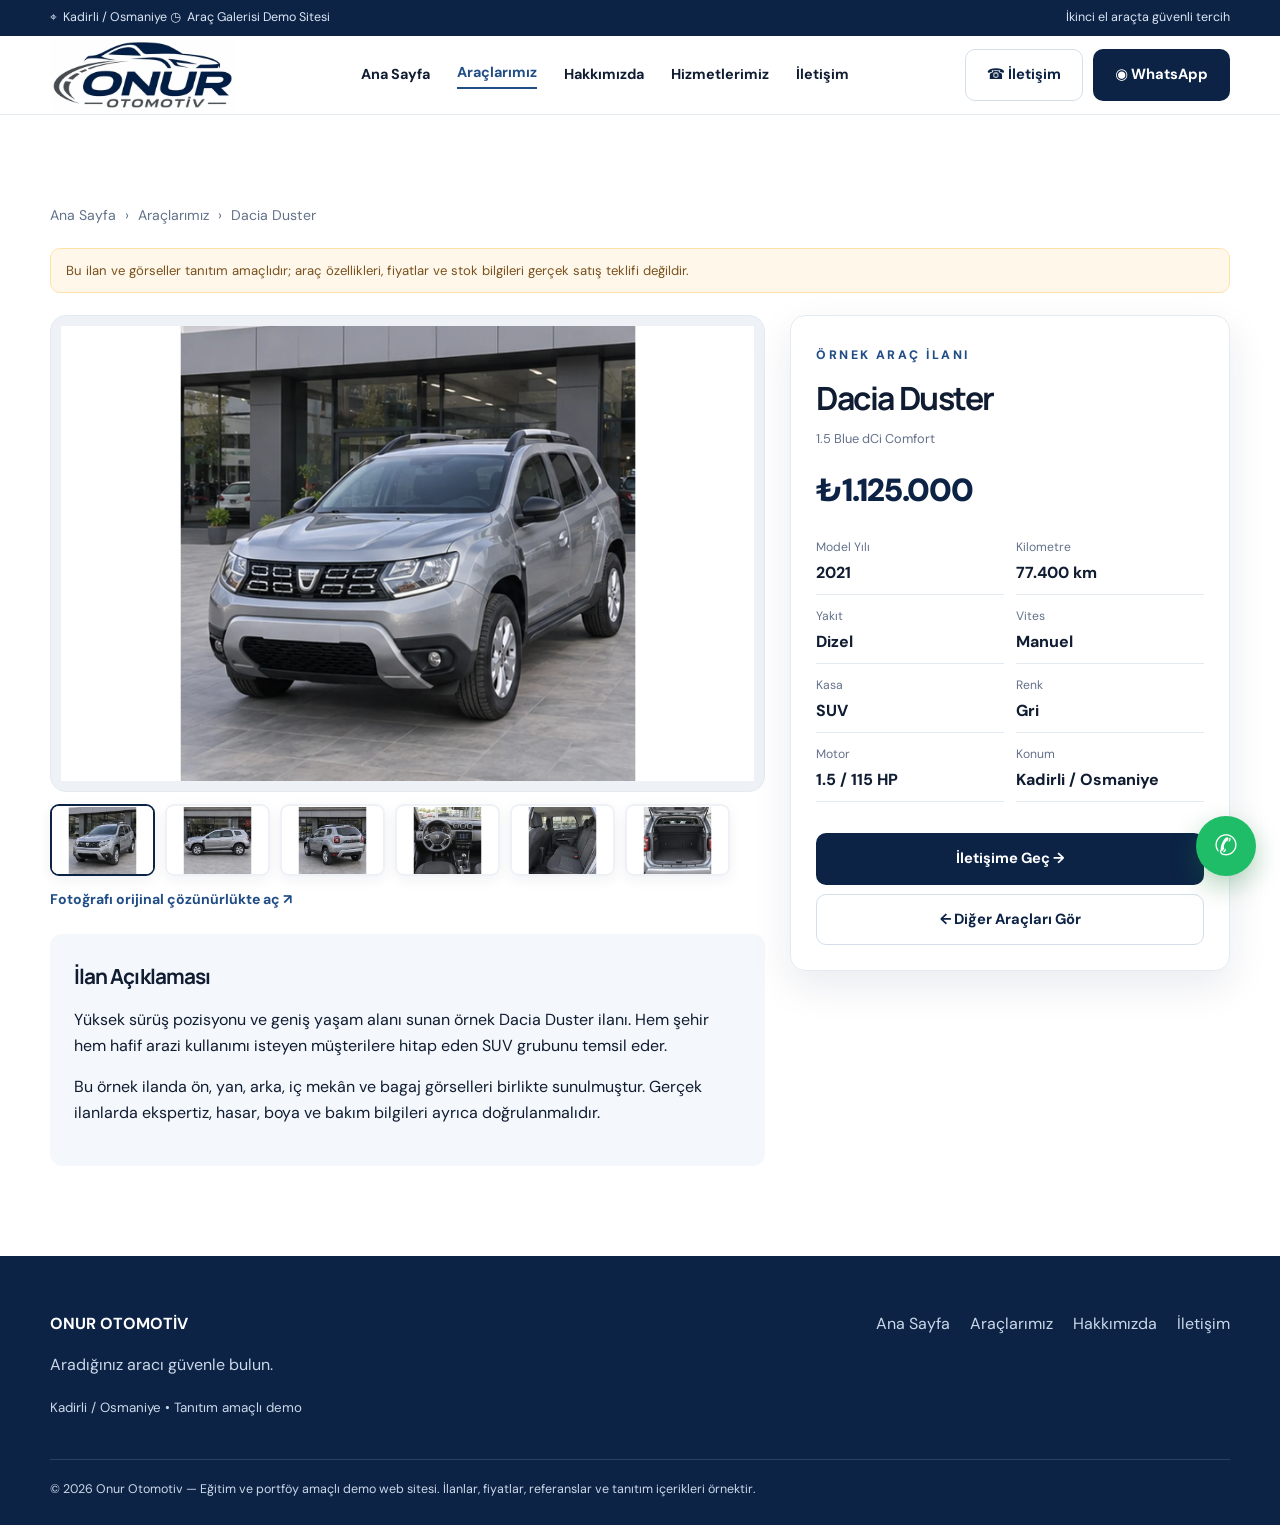
==== onur-otomotiv/arac-dacia-duster-2021.html @ 935caffd "Initial commit - Onur Otomotiv website" ====
<!doctype html>
<!DOCTYPE html>
<html lang="tr"><head><title>2021 Dacia Duster 1.5 Blue dCi Comfort | Onur Otomotiv</title><meta content="2021 Dacia Duster 1.5 Blue dCi Comfort, 77.400 km, Dizel, Manuel. Onur Otomotiv Kadirli örnek araç ilanı." name="description"/><meta charset="utf-8"/><meta content="width=device-width,initial-scale=1" name="viewport"/><meta content="#0c2346" name="theme-color"/><meta content="light" name="color-scheme"/><meta content="noindex,follow" name="robots"/><link href="assets/favicon.svg" rel="icon" type="image/svg+xml"/><link href="https://fonts.googleapis.com" rel="preconnect"/><link crossorigin="" href="https://fonts.gstatic.com" rel="preconnect"/><link href="style.css" rel="stylesheet"/></head><body><div class="topbar"><div class="container topbar-inner"><span>⌖  Kadirli / Osmaniye <span>◷  Araç Galerisi Demo Sitesi</span></span><span>İkinci el araçta güvenli tercih</span></div></div>
<header class="header"><div class="container nav"><a aria-label="Onur Otomotiv ana sayfa" class="brand" href="index.html"><img alt="Onur Otomotiv logosu" height="72" src="assets/onur-logo.webp" width="185"/></a><nav aria-label="Ana menü" class="links" id="main-links"><a data-page="index" href="index.html">Ana Sayfa</a><a class="active" data-page="araclar" href="araclar.html">Araçlarımız</a><a href="index.html#hakkimizda">Hakkımızda</a><a href="index.html#hizmetler">Hizmetlerimiz</a><a data-page="iletisim" href="iletisim.html">İletişim</a></nav><div class="nav-actions"><a class="btn btn-outline" data-phone="" href="iletisim.html">☎ İletişim</a><a class="btn btn-primary" data-whatsapp="" href="iletisim.html">◉ WhatsApp</a></div><button aria-controls="main-links" aria-expanded="false" aria-label="Menüyü aç" class="menu-btn" id="menu-toggle" type="button">☰</button></div></header><main><section class="section"><div class="container" data-car-id="dacia-duster-2021" id="detail-root"><nav aria-label="Sayfa yolu" class="breadcrumbs"><a href="index.html">Ana Sayfa</a><span>›</span><a href="araclar.html">Araçlarımız</a><span>›</span><span aria-current="page">Dacia Duster</span></nav>
<div class="demo-notice">Bu ilan ve görseller tanıtım amaçlıdır; araç özellikleri, fiyatlar ve stok bilgileri gerçek satış teklifi değildir.</div>
<div class="detail-grid">
<section aria-label="Dacia Duster araç fotoğrafları" class="detail-gallery">
<div class="main-photo-wrap"><img alt="2021 Dacia Duster 1.5 Blue dCi Comfort ön görünüm" class="main-photo" decoding="async" fetchpriority="high" height="1024" id="big-car-photo" src="assets/cars/dacia-duster-silver-front-1536.webp" width="1536"/></div>
<div aria-label="Fotoğraf seçimi" class="thumbs"><button aria-label="Ön Görünüm" aria-pressed="true" class="current" data-alt="2021 Dacia Duster 1.5 Blue dCi Comfort ön görünüm" data-photo="assets/cars/dacia-duster-silver-front-1536.webp" type="button"><img alt="" height="80" loading="lazy" src="assets/cars/dacia-duster-silver-front-640.webp" width="120"/></button><button aria-label="Yan Görünüm" aria-pressed="false" data-alt="2021 Dacia Duster 1.5 Blue dCi Comfort yan görünüm" data-photo="assets/cars/dacia-duster-silver-side-1536.webp" type="button"><img alt="" height="80" loading="lazy" src="assets/cars/dacia-duster-silver-side-640.webp" width="120"/></button><button aria-label="Arka Görünüm" aria-pressed="false" data-alt="2021 Dacia Duster 1.5 Blue dCi Comfort arka görünüm" data-photo="assets/cars/dacia-duster-silver-rear-1536.webp" type="button"><img alt="" height="80" loading="lazy" src="assets/cars/dacia-duster-silver-rear-640.webp" width="120"/></button><button aria-label="Ön Konsol" aria-pressed="false" data-alt="2021 Dacia Duster 1.5 Blue dCi Comfort ön konsol" data-photo="assets/cars/dacia-duster-silver-cockpit-1536.webp" type="button"><img alt="" height="80" loading="lazy" src="assets/cars/dacia-duster-silver-cockpit-640.webp" width="120"/></button><button aria-label="Arka Koltuk" aria-pressed="false" data-alt="2021 Dacia Duster 1.5 Blue dCi Comfort arka koltuk" data-photo="assets/cars/dacia-duster-silver-rear-seat-1536.webp" type="button"><img alt="" height="80" loading="lazy" src="assets/cars/dacia-duster-silver-rear-seat-640.webp" width="120"/></button><button aria-label="Bagaj" aria-pressed="false" data-alt="2021 Dacia Duster 1.5 Blue dCi Comfort bagaj" data-photo="assets/cars/dacia-duster-silver-trunk-1536.webp" type="button"><img alt="" height="80" loading="lazy" src="assets/cars/dacia-duster-silver-trunk-640.webp" width="120"/></button></div>
<a class="photo-open" href="assets/cars/dacia-duster-silver-front-1536.webp" id="full-photo-link" rel="noopener noreferrer" target="_blank">Fotoğrafı orijinal çözünürlükte aç ↗</a>
<div class="detail-description"><h2>İlan Açıklaması</h2><p>Yüksek sürüş pozisyonu ve geniş yaşam alanı sunan örnek Dacia Duster ilanı. Hem şehir hem hafif arazi kullanımı isteyen müşterilere hitap eden SUV grubunu temsil eder.</p><p>Bu örnek ilanda ön, yan, arka, iç mekân ve bagaj görselleri birlikte sunulmuştur. Gerçek ilanlarda ekspertiz, hasar, boya ve bakım bilgileri doğrulanmalıdır.</p></div>
</section>
<aside class="detail-box"><span class="eyebrow">Örnek Araç İlanı</span><h1>Dacia Duster</h1><p class="trim">1.5 Blue dCi Comfort</p><strong class="price">₺1.125.000</strong>
<dl class="detail-specs"><div><dt>Model Yılı</dt><dd>2021</dd></div><div><dt>Kilometre</dt><dd>77.400 km</dd></div><div><dt>Yakıt</dt><dd>Dizel</dd></div><div><dt>Vites</dt><dd>Manuel</dd></div><div><dt>Kasa</dt><dd>SUV</dd></div><div><dt>Renk</dt><dd>Gri</dd></div><div><dt>Motor</dt><dd>1.5 / 115 HP</dd></div><div><dt>Konum</dt><dd>Kadirli / Osmaniye</dd></div></dl><a class="btn btn-primary" href="iletisim.html">İletişime Geç →</a><a class="btn btn-outline" href="araclar.html">← Diğer Araçları Gör</a>
</aside></div></div></section></main><footer class="footer"><div class="container"><div class="footer-grid"><div><strong>ONUR OTOMOTİV</strong><p>Aradığınız aracı güvenle bulun.</p><small>Kadirli / Osmaniye • Tanıtım amaçlı demo</small></div><nav aria-label="Alt menü" class="footer-links"><a href="index.html">Ana Sayfa</a><a href="araclar.html">Araçlarımız</a><a href="index.html#hakkimizda">Hakkımızda</a><a href="iletisim.html">İletişim</a></nav></div><div class="copyright">© 2026 Onur Otomotiv — Eğitim ve portföy amaçlı demo web sitesi. İlanlar, fiyatlar, referanslar ve tanıtım içerikleri örnektir.</div></div></footer><a aria-label="WhatsApp iletişimi" class="floating-wa" data-whatsapp="" href="iletisim.html" title="WhatsApp">✆</a><script defer="" src="data.js"></script><script defer="" src="app.js"></script></body></html>
---- onur-otomotiv/style.css ----
@import url('https://fonts.googleapis.com/css2?family=DM+Sans:wght@400;500;600;700;800&family=Manrope:wght@400;500;600;700;800&display=swap');
:root{--navy:#0c2346;--navy2:#193b6a;--blue:#214d87;--ink:#101c31;--muted:#63718a;--pale:#f4f7fb;--border:#e4eaf2;--white:#fff;--shadow:0 15px 40px rgba(13,38,77,.09);--radius:17px}*{box-sizing:border-box}html{scroll-behavior:smooth;scroll-padding-top:95px}body{margin:0;font-family:'DM Sans',system-ui,sans-serif;color:var(--ink);background:#fff;line-height:1.6}h1,h2,h3{font-family:Manrope,sans-serif;line-height:1.22;letter-spacing:-.045em}h1{font-size:clamp(2.45rem,5.2vw,4.8rem)}h2{font-size:clamp(1.75rem,3vw,2.65rem);margin:.4rem 0 1.1rem}a{text-decoration:none;color:inherit}button,input,select,textarea{font:inherit}button{cursor:pointer}img{display:block;max-width:100%}.container{width:min(1180px,calc(100% - 40px));margin:auto}.topbar{background:var(--navy);color:#dbe5f3;font-size:.78rem}.topbar-inner{display:flex;justify-content:space-between;gap:12px;padding:8px 0}.topbar span+span{margin-left:22px}.header{position:sticky;top:0;background:rgba(255,255,255,.96);backdrop-filter:blur(15px);z-index:50;box-shadow:0 1px 0 #e5eaf0}.nav{min-height:78px;display:flex;align-items:center;justify-content:space-between;gap:20px}.brand{display:flex;align-items:center;flex-shrink:0;max-width:195px}.brand img{width:185px;max-height:65px;object-fit:contain;transition:transform .35s ease,filter .35s ease}.brand:hover img,.brand:focus-visible img{transform:scale(1.08);filter:drop-shadow(0 4px 8px rgba(0,35,80,.15))}.links{display:flex;align-items:center;gap:27px}.links a{font-size:.9rem;font-weight:700;transition:color .25s}.links a:hover,.links a.active{color:var(--blue)}.links a.active::after{content:'';display:block;height:2px;background:var(--blue);margin-top:3px}.nav-actions{display:flex;gap:10px}.btn{display:inline-flex;align-items:center;justify-content:center;gap:10px;border-radius:10px;padding:13px 21px;border:1px solid transparent;font-weight:700;font-size:.92rem;transition:transform .3s ease,background .3s ease,box-shadow .3s ease,color .3s ease;white-space:nowrap}.btn:hover{transform:translateY(-3px);box-shadow:0 10px 23px rgba(0,27,66,.17)}.btn-primary{background:var(--navy);color:#fff}.btn-primary:hover{background:var(--navy2)}.btn-outline{border-color:#d4deea;color:var(--navy);background:#fff}.btn-white{background:#fff;color:var(--navy)}.btn-glass{border-color:rgba(255,255,255,.7);color:#fff;background:rgba(255,255,255,.12);backdrop-filter:blur(10px)}.menu-btn{display:none;border:0;background:#edf3f9;color:var(--navy);padding:8px 12px;border-radius:9px;font-size:1.4rem}.hero{height:min(76vh,700px);min-height:560px;position:relative;color:white;overflow:hidden;background:#26374c}.hero video,.hero-poster{position:absolute;inset:0;width:100%;height:100%;object-fit:cover}.hero video{z-index:1}.hero-poster{z-index:0}.hero:after{content:'';position:absolute;inset:0;z-index:2;background:linear-gradient(90deg,rgba(5,18,39,.83) 0%,rgba(5,18,39,.57) 43%,rgba(5,18,39,.12) 100%)}.hero-content{position:relative;z-index:3;display:flex;flex-direction:column;justify-content:center;align-items:flex-start;height:100%;max-width:1180px}.eyebrow{font-size:.77rem;text-transform:uppercase;letter-spacing:.2em;font-weight:800;color:var(--blue)}.hero .eyebrow{color:#f0f5ff}.hero h1{max-width:690px;margin:20px 0}.hero h1 span{color:#fff}.hero p{max-width:500px;color:#f1f4fa;font-size:1.09rem;margin:0 0 26px}.hero-actions{display:flex;gap:13px;flex-wrap:wrap}.hero-mini{display:flex;gap:25px;margin-top:45px;color:#eef3fb;font-size:.87rem}.hero-mini span{display:flex;align-items:center;gap:8px}.hero-mini b{font-size:1.4rem}.search-wrap{position:relative;z-index:4;margin-top:-42px}.search-box{background:white;padding:22px;box-shadow:var(--shadow);border:1px solid var(--border);border-radius:17px}.search-heading{font-size:1rem;font-weight:800;margin:0 0 15px;color:var(--navy)}.search-grid{display:grid;grid-template-columns:repeat(4,1fr) 1.3fr auto;gap:12px;align-items:end}.field label{display:block;font-size:.74rem;font-weight:800;margin:0 0 6px;color:#34445c}.field select,.field input,.contact-form input,.contact-form textarea{width:100%;min-width:0;border:1px solid #dce5f0;border-radius:9px;background:#fafcff;color:var(--ink);padding:12px 11px;outline:none}.field select:focus,.field input:focus,.contact-form :is(input,textarea):focus{border-color:#4369a1;box-shadow:0 0 0 3px rgba(54,101,166,.12)}.search-grid .btn{height:47px}.section{padding:90px 0}.section-head{display:flex;align-items:flex-end;justify-content:space-between;gap:16px;margin-bottom:28px}.section-head p{color:var(--muted);margin:0}.text-link{font-weight:800;color:var(--navy);white-space:nowrap}.text-link:hover{color:var(--blue)}.cards{display:grid;grid-template-columns:repeat(4,1fr);gap:20px}.car-card{background:#fff;border:1px solid var(--border);border-radius:15px;overflow:hidden;box-shadow:0 8px 24px rgba(15,39,70,.06);transition:transform .35s ease,box-shadow .35s ease}.car-card:hover{transform:translateY(-7px);box-shadow:0 20px 40px rgba(17,42,82,.16)}.car-image{aspect-ratio:1.55;position:relative;overflow:hidden;background:#eaf0f5}.car-image>img{height:100%;width:100%;object-fit:cover;transition:transform .6s cubic-bezier(.2,.8,.2,1)}.car-card:hover .car-image>img{transform:scale(1.07)}.pill{position:absolute;top:13px;left:13px;background:var(--navy);color:white;font-size:.72rem;font-weight:800;border-radius:7px;padding:5px 10px}.fav{position:absolute;right:11px;top:11px;border:none;border-radius:9px;background:#fff;color:var(--navy);width:35px;height:35px;font-size:1.2rem}.fav.is-fav{color:#d43e55}.car-info{padding:17px}.car-info h3{font-size:1rem;margin:0 0 3px;letter-spacing:-.03em}.trim{color:var(--muted);font-size:.8rem;margin:0 0 12px}.specs{display:grid;grid-template-columns:repeat(2,1fr);gap:8px;color:#54657e;font-size:.77rem}.car-bottom{margin-top:15px;display:flex;justify-content:space-between;align-items:center;gap:6px}.price{font-size:1.25rem;font-weight:900;color:var(--navy);letter-spacing:-.04em}.round-link{display:grid;place-items:center;border:1px solid var(--border);border-radius:9px;height:35px;width:35px;color:var(--navy);font-size:1.3rem;transition:background .25s,color .25s}.round-link:hover{background:var(--navy);color:white}.soft{background:var(--pale)}.benefits{display:grid;grid-template-columns:repeat(4,1fr);gap:17px}.benefit{padding:26px 22px;background:white;border:1px solid var(--border);border-radius:14px;transition:transform .3s}.benefit:hover{transform:translateY(-5px)}.benefit .symbol{font-size:2rem;color:var(--blue)}.benefit h3{font-size:1.02rem;margin:14px 0 5px}.benefit p,.about-copy p,.contact-sub{font-size:.94rem;color:var(--muted)}.about-grid{display:grid;grid-template-columns:1fr 1fr;gap:65px;align-items:center}.about-image{width:100%;height:375px;object-fit:cover;border-radius:16px;box-shadow:var(--shadow)}.stats{display:flex;gap:25px;flex-wrap:wrap;margin:25px 0}.stat strong{display:block;color:var(--navy);font:800 1.55rem Manrope}.stat small{color:var(--muted)}.contact-grid{display:grid;grid-template-columns:.9fr 1.1fr;gap:55px;align-items:start}.contact-detail{display:flex;align-items:flex-start;gap:12px;margin-top:17px;color:#314866}.contact-detail strong{color:var(--navy)}.contact-form{background:#fff;border:1px solid var(--border);padding:26px;border-radius:17px;box-shadow:var(--shadow)}.contact-form .form-grid{display:grid;grid-template-columns:1fr 1fr;gap:13px}.contact-form textarea{height:130px;resize:vertical;margin:13px 0}.contact-form .btn{width:100%}.form-message{color:var(--muted);font-size:.78rem}.footer{background:var(--navy);color:#cbd8e8;padding:55px 0 25px}.footer-grid{display:flex;justify-content:space-between;gap:35px;align-items:start}.footer strong{color:#fff}.footer a:hover{color:#fff}.footer-links{display:flex;gap:20px;flex-wrap:wrap}.copyright{border-top:1px solid rgba(255,255,255,.13);margin-top:40px;padding-top:20px;font-size:.78rem}.floating-wa{position:fixed;right:24px;bottom:24px;background:#20bd69;color:white;z-index:70;border-radius:50%;height:60px;width:60px;display:grid;place-items:center;font-size:1.75rem;box-shadow:0 10px 27px #1a7b3a55;transition:transform .3s}.floating-wa:hover{transform:scale(1.08)}.page-hero{background:linear-gradient(120deg,#edf3f9,#fff);padding:64px 0 44px}.page-hero h1{font-size:clamp(2.1rem,4vw,3.2rem);color:var(--navy);margin:8px 0}.page-hero p{color:var(--muted)}.listing-layout{display:grid;grid-template-columns:245px 1fr;gap:28px}.filter-panel{background:white;padding:20px;border-radius:14px;border:1px solid var(--border);height:max-content;position:sticky;top:100px}.filter-panel .field{margin-bottom:15px}.listing-top{display:flex;justify-content:space-between;align-items:center;margin-bottom:20px;gap:12px}.listing-cards{grid-template-columns:repeat(3,1fr)}.empty{padding:50px;text-align:center;background:var(--pale);border-radius:14px;color:var(--muted)}.detail-grid{display:grid;grid-template-columns:1.4fr .8fr;gap:25px}.main-photo-wrap{background:#f7f9fc;border:1px solid var(--border);border-radius:16px;padding:10px}.detail-gallery .main-photo{aspect-ratio:1.5;object-fit:contain;width:100%;border-radius:12px;background:#fff}.thumbs{display:flex;flex-wrap:wrap;gap:10px;margin-top:12px}.thumbs button{width:96px;height:72px;border:2px solid transparent;background:#fff;border-radius:10px;overflow:hidden;padding:0;box-shadow:0 4px 14px rgba(13,38,77,.06)}.thumbs button.current{border-color:var(--navy)}.thumbs img{width:100%;height:100%;object-fit:contain;background:#fff}.detail-box{border:1px solid var(--border);border-radius:15px;padding:25px;box-shadow:var(--shadow);height:max-content}.detail-box h2{font-size:1.7rem}.detail-box .price{font-size:2rem;display:block;margin:15px 0}.detail-specs{display:grid;grid-template-columns:1fr 1fr;gap:15px;margin:25px 0}.detail-specs div{border-bottom:1px solid var(--border);padding-bottom:9px}.detail-specs span{display:block;font-size:.76rem;color:var(--muted)}.detail-specs strong{font-size:.91rem}.detail-box .btn{width:100%;margin-top:9px}.detail-description{background:var(--pale);padding:24px;border-radius:12px;margin-top:20px}.demo-notice{background:#fff7e9;border:1px solid #ffe2a8;color:#78511e;border-radius:10px;padding:11px 15px;margin:22px 0;font-size:.82rem}.reveal{opacity:0;transform:translateY(24px);transition:opacity .7s ease,transform .7s ease}.reveal.visible{opacity:1;transform:none}.sr-only{position:absolute;width:1px;height:1px;overflow:hidden;clip:rect(0,0,0,0)}
@media(max-width:1100px){.links{gap:15px}.nav-actions .btn-outline{display:none}.cards{grid-template-columns:repeat(3,1fr)}.listing-cards{grid-template-columns:repeat(2,1fr)}.search-grid{grid-template-columns:repeat(3,1fr)}.search-grid .btn{height:auto}}@media(max-width:760px){.topbar span:nth-child(2),.topbar-inner>span:last-child{display:none}.container{width:min(100% - 28px,1180px)}.nav{min-height:70px}.brand img{width:150px}.menu-btn{display:block}.nav-actions{display:none}.links{display:none;position:absolute;left:0;right:0;top:70px;flex-direction:column;align-items:stretch;padding:20px;background:white;box-shadow:var(--shadow);gap:18px}.links.open{display:flex}.hero{height:630px;min-height:0}.hero:after{background:linear-gradient(90deg,rgba(5,18,39,.88),rgba(5,18,39,.35))}.hero h1{font-size:clamp(2.6rem,9vw,4.1rem)}.hero-mini{gap:15px;flex-wrap:wrap;margin-top:34px}.search-grid{grid-template-columns:repeat(2,1fr)}.search-grid .btn{grid-column:span 2}.section{padding:65px 0}.cards,.benefits{grid-template-columns:repeat(2,1fr)}.about-grid,.contact-grid,.detail-grid,.listing-layout{grid-template-columns:1fr}.filter-panel{position:static}.listing-cards{grid-template-columns:repeat(2,1fr)}.about-image{height:290px}.footer-grid{flex-direction:column}.section-head{align-items:start;flex-direction:column}}@media(max-width:490px){.topbar{font-size:.72rem}.hero{height:590px}.hero h1{font-size:2.5rem}.hero-mini{display:none}.hero-actions .btn{padding:12px 14px;font-size:.82rem}.search-grid{grid-template-columns:1fr}.search-grid .btn{grid-column:auto}.cards,.listing-cards,.benefits{grid-template-columns:1fr}.contact-form .form-grid{grid-template-columns:1fr}.section-head{margin-bottom:18px}.detail-specs{grid-template-columns:1fr 1fr}.price{font-size:1.25rem}}@media(prefers-reduced-motion:reduce){*,*::before,*::after{animation:none!important;transition:none!important;scroll-behavior:auto!important}.reveal{opacity:1;transform:none}}

/* Revizyon 2 — WebP fotoğraflar, otomatik videosuz açılış, responsive envanter. */
:root { --navy:#0c2346; --navy2:#193b6a; --blue:#214d87; }
html,body { overflow-x:clip; }
img { max-width:100%; }
:where(a,button,input,select,textarea):focus-visible { outline:3px solid #477dc6; outline-offset:3px; }
.brand { width:195px; min-width:0; overflow:visible; }
.brand img { display:block; width:185px; height:auto; max-height:72px; object-fit:contain; }
.hero-picture,.hero-picture .hero-poster { position:absolute; inset:0; width:100%; height:100%; }
.hero-picture { z-index:0; }
.hero-picture .hero-poster { object-fit:cover; object-position:50% center; }
.hero:after { z-index:1; background:linear-gradient(90deg,rgba(5,18,39,.84),rgba(5,18,39,.57) 43%,rgba(5,18,39,.12)); }
.hero-content { z-index:2; }
.cards { grid-template-columns:repeat(4,minmax(0,1fr)); }
.listing-cards { grid-template-columns:repeat(3,minmax(0,1fr)); }
.car-card { min-width:0; display:flex; flex-direction:column; }
.car-image { aspect-ratio:3 / 2; background:#edf2f7; position:relative; overflow:hidden; }
.car-image .car-image-link { display:flex; align-items:center; justify-content:center; width:100%; height:100%; overflow:hidden; }
.car-image .car-image-link img {
  display:block; width:100%; height:100%; object-fit:contain; object-position:center;
  max-height:100%; max-width:100%; transform:none; transition:filter .3s ease;
}
.car-card:hover .car-image .car-image-link img { transform:none; filter:brightness(1.035); }
.car-image .fav { z-index:2; }
.car-info { flex:1; display:flex; flex-direction:column; }
.car-info h3 a:hover { color:var(--blue); }
.car-bottom { margin-top:auto; padding-top:18px; flex-wrap:wrap; }
.car-bottom .price { font-size:clamp(1.05rem,1.55vw,1.24rem); }
.specs { grid-template-columns:repeat(2,minmax(0,1fr)); }
.specs span { min-width:0; }
.main-photo-wrap {
  width:100%; aspect-ratio:3 / 2; background:#eef2f6; border:1px solid var(--border);
  display:flex; align-items:center; justify-content:center; overflow:hidden; border-radius:16px;
}
.detail-gallery .main-photo {
  width:100%; height:100%; display:block; object-fit:contain; object-position:center;
  aspect-ratio:auto; border-radius:0; image-rendering:auto;
}
.detail-grid { grid-template-columns:minmax(0,1.35fr) minmax(285px,.83fr); align-items:start; }
.detail-grid>*,.listing-layout>*,.about-grid>* { min-width:0; }
.detail-box h1 { font-size:clamp(1.6rem,3vw,2rem); margin:12px 0; line-height:1.2; }
.detail-specs { margin:22px 0; gap:12px; }
.detail-specs dt { font-size:.76rem; color:var(--muted); }
.detail-specs dd { font-weight:750; margin:2px 0 0; overflow-wrap:anywhere; }
.thumbs { flex-wrap:wrap; }
.thumbs button { width:105px; height:72px; border-radius:9px; background:#eef2f6; cursor:pointer; }
.thumbs img { width:100%; height:100%; object-fit:contain; }
.photo-open { display:inline-block; color:var(--blue); font-weight:700; margin-top:12px; font-size:.88rem; }
.photo-open:hover { text-decoration:underline; }
.breadcrumbs { display:flex; gap:9px; align-items:center; flex-wrap:wrap; margin:0 0 20px; color:#63718a; font-size:.88rem; }
.breadcrumbs a:hover { color:var(--blue); text-decoration:underline; }
.detail-description { margin-top:22px; }
.detail-description h2 { font-size:1.3rem; }
.js-motion .reveal { opacity:0; transform:translateY(18px); transition:opacity .65s ease,transform .65s ease; }
.js-motion .reveal.visible { opacity:1; transform:none; }

@media(max-width:1160px) {
  .container { width:min(100% - 38px,1180px); }
  .nav { gap:14px; }
  .links { gap:15px; }
  .nav-actions .btn { padding:11px 12px; font-size:.83rem; }
  .search-grid { grid-template-columns:repeat(3,minmax(0,1fr)); }
  .search-grid .btn { min-height:46px; }
  .cards { grid-template-columns:repeat(3,minmax(0,1fr)); }
  .listing-cards { grid-template-columns:repeat(2,minmax(0,1fr)); }
}
@media(max-width:1050px) {
  .header .nav { position:relative; }
  .menu-btn { display:block; margin-left:auto; min-width:44px; min-height:44px; }
  .links {
    display:none; position:absolute; top:100%; left:0; right:0; background:white;
    z-index:51; padding:16px 18px 20px; box-shadow:0 16px 25px rgba(13,38,77,.14);
    border:1px solid var(--border); border-radius:0 0 14px 14px;
    flex-direction:column; align-items:stretch; gap:13px;
  }
  .links.open { display:flex; }
  .links a { padding:7px 6px; }
  .nav-actions { margin-left:auto; }
  .detail-grid { grid-template-columns:minmax(0,1fr) minmax(270px,.85fr); }
}
@media(max-width:840px) {
  .nav-actions { display:none; }
  .cards { grid-template-columns:repeat(2,minmax(0,1fr)); }
  .listing-layout { grid-template-columns:1fr; }
  .filter-panel { position:static; display:grid; grid-template-columns:repeat(2,minmax(0,1fr)); gap:0 14px; }
  .filter-panel h3,.filter-panel>.btn,.filter-panel>button { grid-column:1/-1; }
  .filter-panel .field { min-width:0; }
  .listing-cards { grid-template-columns:repeat(2,minmax(0,1fr)); }
  .detail-grid,.about-grid,.contact-grid { grid-template-columns:1fr; }
  .detail-box { max-width:none; }
  .search-wrap { margin-top:-22px; }
  .hero { min-height:540px; height:65svh; max-height:650px; }
  .hero h1 { font-size:clamp(2.25rem,6.5vw,3.8rem); }
}
@media(max-width:620px) {
  .topbar { font-size:.7rem; }
  .topbar-inner { gap:0; padding:6px 0; }
  .topbar-inner>span:last-child { display:none; }
  .topbar span+span { display:none; }
  .container { width:calc(100% - 28px); }
  .nav { min-height:70px; }
  .brand { width:164px; }
  .brand img { width:160px; }
  .hero { min-height:525px; height:auto; }
  .hero-content { padding:65px 0 72px; min-height:525px; }
  .hero:after { background:linear-gradient(90deg,rgba(5,18,39,.91),rgba(5,18,39,.48)); }
  .hero-picture .hero-poster { object-position:56% center; }
  .hero h1 { font-size:clamp(2.2rem,9vw,3.1rem); margin:14px 0; }
  .hero p { font-size:.96rem; line-height:1.55; }
  .hero-mini { margin-top:24px; gap:9px 16px; font-size:.76rem; }
  .hero-actions { gap:9px; }
  .hero-actions .btn { padding:12px 14px; font-size:.81rem; }
  .search-wrap { margin-top:-18px; }
  .search-box { padding:16px; border-radius:14px; }
  .search-grid { grid-template-columns:repeat(2,minmax(0,1fr)); gap:10px; }
  .search-grid .btn { grid-column:1/-1; }
  .section { padding:57px 0; }
  .cards,.listing-cards,.benefits { grid-template-columns:repeat(2,minmax(0,1fr)); gap:13px; }
  .car-info { padding:12px; }
  .car-info h3 { font-size:.92rem; }
  .specs { gap:5px; font-size:.72rem; }
  .car-bottom .price { font-size:1.04rem; }
  .listing-top { flex-direction:column; align-items:stretch; }
  .listing-top select { width:100%; }
  .about-grid { gap:28px; }
  .about-image { height:auto; aspect-ratio:3/2; }
  .detail-specs { grid-template-columns:repeat(2,minmax(0,1fr)); }
  .contact-form { padding:18px; }
  .footer { padding:40px 0 20px; }
  .footer-links { gap:12px; }
}
@media(max-width:460px) {
  .hero { min-height:540px; }
  .hero-content { min-height:540px; }
  .hero-mini { display:none; }
  .hero h1 { font-size:clamp(2.1rem,9vw,2.55rem); }
  .search-grid { grid-template-columns:1fr; }
  .search-grid .btn { grid-column:auto; }
  .cards,.listing-cards,.benefits { grid-template-columns:1fr; gap:17px; }
  .car-image { aspect-ratio:3/2; }
  .car-info { padding:17px; }
  .car-info h3 { font-size:1.08rem; }
  .specs { font-size:.84rem; }
  .car-bottom .price { font-size:1.3rem; }
  .filter-panel { display:block; }
  .contact-form .form-grid { grid-template-columns:1fr; }
  .page-hero { padding:44px 0 28px; }
  .detail-specs { grid-template-columns:1fr 1fr; }
  .hero-actions .btn { width:100%; justify-content:center; }
  .hero-actions { width:100%; max-width:295px; }
  .floating-wa { width:53px; height:53px; right:14px; bottom:14px; }
}
@media(prefers-reduced-motion:reduce) {
  .js-motion .reveal,.js-motion .reveal.visible { opacity:1; transform:none; }
  .car-card:hover,.benefit:hover,.btn:hover { transform:none; }
}

/* Content stays visible even without JavaScript or scrolling; the entrance effect is progressive enhancement. */
.reveal,.js-motion .reveal { opacity:1; transform:none; transition:none; }
@keyframes soft-enter { from { opacity:.84; transform:translateY(12px); } to { opacity:1; transform:none; } }
.js-motion .reveal.visible { animation:soft-enter .62s cubic-bezier(.2,.75,.2,1) both; }
@media(prefers-reduced-motion:reduce) { .js-motion .reveal.visible { animation:none; } }
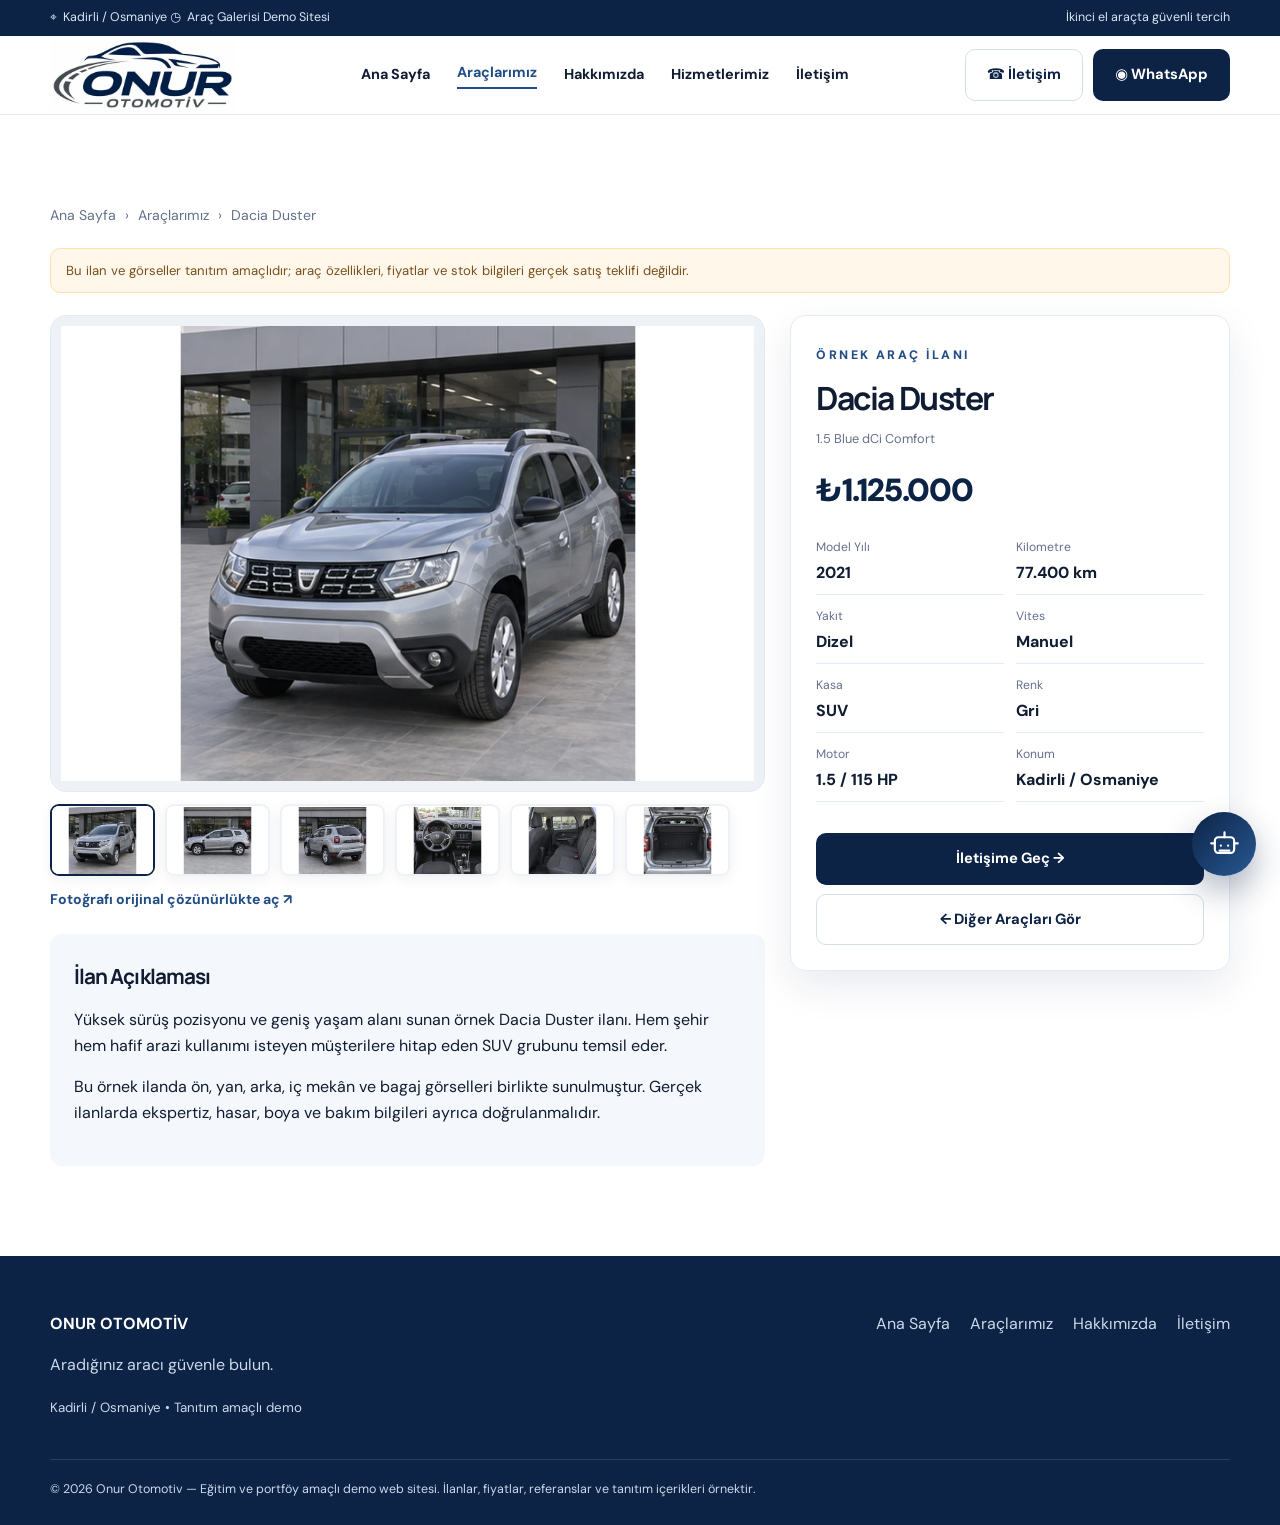
==== commit d0de33fd: "Add chatbot and favicon" ====
--- a/onur-otomotiv/arac-dacia-duster-2021.html
+++ b/onur-otomotiv/arac-dacia-duster-2021.html
@@ -1,6 +1,11 @@
 <!doctype html>
 <!DOCTYPE html>
-<html lang="tr"><head><title>2021 Dacia Duster 1.5 Blue dCi Comfort | Onur Otomotiv</title><meta content="2021 Dacia Duster 1.5 Blue dCi Comfort, 77.400 km, Dizel, Manuel. Onur Otomotiv Kadirli örnek araç ilanı." name="description"/><meta charset="utf-8"/><meta content="width=device-width,initial-scale=1" name="viewport"/><meta content="#0c2346" name="theme-color"/><meta content="light" name="color-scheme"/><meta content="noindex,follow" name="robots"/><link href="assets/favicon.svg" rel="icon" type="image/svg+xml"/><link href="https://fonts.googleapis.com" rel="preconnect"/><link crossorigin="" href="https://fonts.gstatic.com" rel="preconnect"/><link href="style.css" rel="stylesheet"/></head><body><div class="topbar"><div class="container topbar-inner"><span>⌖  Kadirli / Osmaniye <span>◷  Araç Galerisi Demo Sitesi</span></span><span>İkinci el araçta güvenli tercih</span></div></div>
+
+<!DOCTYPE html>
+
+<!DOCTYPE html>
+
+<html lang="tr"><head><title>2021 Dacia Duster 1.5 Blue dCi Comfort | Onur Otomotiv</title><meta content="2021 Dacia Duster 1.5 Blue dCi Comfort, 77.400 km, Dizel, Manuel. Onur Otomotiv Kadirli örnek araç ilanı." name="description"/><meta charset="utf-8"/><meta content="width=device-width,initial-scale=1" name="viewport"/><meta content="#0c2346" name="theme-color"/><meta content="light" name="color-scheme"/><meta content="noindex,follow" name="robots"/><link href="assets/favicon.png" rel="icon" sizes="64x64" type="image/png"/><link href="https://fonts.googleapis.com" rel="preconnect"/><link crossorigin="" href="https://fonts.gstatic.com" rel="preconnect"/><link href="style.css" rel="stylesheet"/><link href="chatbot.css" rel="stylesheet"/><link href="assets/apple-touch-icon.png" rel="apple-touch-icon"/></head><body><div class="topbar"><div class="container topbar-inner"><span>⌖  Kadirli / Osmaniye <span>◷  Araç Galerisi Demo Sitesi</span></span><span>İkinci el araçta güvenli tercih</span></div></div>
 <header class="header"><div class="container nav"><a aria-label="Onur Otomotiv ana sayfa" class="brand" href="index.html"><img alt="Onur Otomotiv logosu" height="72" src="assets/onur-logo.webp" width="185"/></a><nav aria-label="Ana menü" class="links" id="main-links"><a data-page="index" href="index.html">Ana Sayfa</a><a class="active" data-page="araclar" href="araclar.html">Araçlarımız</a><a href="index.html#hakkimizda">Hakkımızda</a><a href="index.html#hizmetler">Hizmetlerimiz</a><a data-page="iletisim" href="iletisim.html">İletişim</a></nav><div class="nav-actions"><a class="btn btn-outline" data-phone="" href="iletisim.html">☎ İletişim</a><a class="btn btn-primary" data-whatsapp="" href="iletisim.html">◉ WhatsApp</a></div><button aria-controls="main-links" aria-expanded="false" aria-label="Menüyü aç" class="menu-btn" id="menu-toggle" type="button">☰</button></div></header><main><section class="section"><div class="container" data-car-id="dacia-duster-2021" id="detail-root"><nav aria-label="Sayfa yolu" class="breadcrumbs"><a href="index.html">Ana Sayfa</a><span>›</span><a href="araclar.html">Araçlarımız</a><span>›</span><span aria-current="page">Dacia Duster</span></nav>
 <div class="demo-notice">Bu ilan ve görseller tanıtım amaçlıdır; araç özellikleri, fiyatlar ve stok bilgileri gerçek satış teklifi değildir.</div>
 <div class="detail-grid">
@@ -12,4 +17,4 @@
 </section>
 <aside class="detail-box"><span class="eyebrow">Örnek Araç İlanı</span><h1>Dacia Duster</h1><p class="trim">1.5 Blue dCi Comfort</p><strong class="price">₺1.125.000</strong>
 <dl class="detail-specs"><div><dt>Model Yılı</dt><dd>2021</dd></div><div><dt>Kilometre</dt><dd>77.400 km</dd></div><div><dt>Yakıt</dt><dd>Dizel</dd></div><div><dt>Vites</dt><dd>Manuel</dd></div><div><dt>Kasa</dt><dd>SUV</dd></div><div><dt>Renk</dt><dd>Gri</dd></div><div><dt>Motor</dt><dd>1.5 / 115 HP</dd></div><div><dt>Konum</dt><dd>Kadirli / Osmaniye</dd></div></dl><a class="btn btn-primary" href="iletisim.html">İletişime Geç →</a><a class="btn btn-outline" href="araclar.html">← Diğer Araçları Gör</a>
-</aside></div></div></section></main><footer class="footer"><div class="container"><div class="footer-grid"><div><strong>ONUR OTOMOTİV</strong><p>Aradığınız aracı güvenle bulun.</p><small>Kadirli / Osmaniye • Tanıtım amaçlı demo</small></div><nav aria-label="Alt menü" class="footer-links"><a href="index.html">Ana Sayfa</a><a href="araclar.html">Araçlarımız</a><a href="index.html#hakkimizda">Hakkımızda</a><a href="iletisim.html">İletişim</a></nav></div><div class="copyright">© 2026 Onur Otomotiv — Eğitim ve portföy amaçlı demo web sitesi. İlanlar, fiyatlar, referanslar ve tanıtım içerikleri örnektir.</div></div></footer><a aria-label="WhatsApp iletişimi" class="floating-wa" data-whatsapp="" href="iletisim.html" title="WhatsApp">✆</a><script defer="" src="data.js"></script><script defer="" src="app.js"></script></body></html>+</aside></div></div></section></main><footer class="footer"><div class="container"><div class="footer-grid"><div><strong>ONUR OTOMOTİV</strong><p>Aradığınız aracı güvenle bulun.</p><small>Kadirli / Osmaniye • Tanıtım amaçlı demo</small></div><nav aria-label="Alt menü" class="footer-links"><a href="index.html">Ana Sayfa</a><a href="araclar.html">Araçlarımız</a><a href="index.html#hakkimizda">Hakkımızda</a><a href="iletisim.html">İletişim</a></nav></div><div class="copyright">© 2026 Onur Otomotiv — Eğitim ve portföy amaçlı demo web sitesi. İlanlar, fiyatlar, referanslar ve tanıtım içerikleri örnektir.</div></div></footer><script defer="" src="data.js"></script><script defer="" src="app.js"></script><div class="chatbot" id="onur-chatbot"><button aria-controls="onur-chat-panel" aria-expanded="false" aria-label="Onur Asistan sohbetini aç" class="chat-launch" type="button"><svg aria-hidden="true" viewbox="0 0 24 24"><rect height="13" rx="3" width="16" x="4" y="6"></rect><path d="M12 2v4M9 13h.01M15 13h.01M8 17h8M1 11h3M20 11h3"></path></svg></button><section aria-label="Onur Asistan sohbet penceresi" class="chat-panel" hidden="" id="onur-chat-panel" role="dialog"><div class="chat-header"><div aria-hidden="true" class="chat-avatar"><svg viewbox="0 0 24 24"><rect height="13" rx="3" width="16" x="4" y="6"></rect><path d="M12 2v4M9 13h.01M15 13h.01M8 17h8"></path></svg></div><div class="chat-header-title"><strong>Onur Asistan</strong><small>Akıllı araç danışmanı · Demo</small></div><button aria-label="Sohbeti kapat" class="chat-close" type="button">×</button></div><div aria-label="Sohbet mesajları" aria-live="off" class="chat-messages" role="log"></div><div aria-label="Örnek sorular" class="chat-suggestions"></div><form class="chat-compose"><label class="sr-only" for="chat-text-input">Mesajınızı yazın</label><input autocomplete="off" class="chat-input" id="chat-text-input" maxlength="500" placeholder="Sorunuzu buraya yazın..." required="" type="text"/><button aria-label="Mesajı gönder" type="submit"><svg aria-hidden="true" viewbox="0 0 24 24"><path d="m3 11 18-8-8 18-2-8-8-2Z"></path><path d="m11 13 10-10"></path></svg></button></form><span aria-live="polite" class="chat-live"></span></section></div><script defer="True" src="chatbot.js"></script></body></html>
--- a/onur-otomotiv/chatbot.css
+++ b/onur-otomotiv/chatbot.css
@@ -0,0 +1,33 @@
+/* Accessible Onur Asistan widget; isolated from existing page layout. */
+.chatbot{position:fixed;right:24px;bottom:24px;z-index:1000;font-family:'DM Sans',system-ui,sans-serif;color:#14243d}
+.chat-launch{width:64px;height:64px;display:flex;align-items:center;justify-content:center;border:0;border-radius:50%;color:#fff;background:linear-gradient(135deg,#0c2346,#285994);box-shadow:0 15px 33px rgba(12,35,70,.32);cursor:pointer;transition:transform .25s ease,box-shadow .25s ease}
+.chat-launch:hover,.chat-launch:focus-visible{transform:scale(1.06);box-shadow:0 17px 36px rgba(12,35,70,.42)}
+.chat-launch svg{width:29px;height:29px;fill:none;stroke:currentColor;stroke-width:1.8;stroke-linecap:round;stroke-linejoin:round}
+.chat-launch:focus-visible,.chat-close:focus-visible,.chat-prompt:focus-visible,.chat-compose button:focus-visible,.chat-input:focus-visible{outline:3px solid #5aa8ff;outline-offset:2px}
+.chat-panel{position:absolute;right:0;bottom:79px;width:min(380px,calc(100vw - 28px));height:min(600px,calc(100dvh - 115px));border:1px solid #dce5f0;border-radius:18px;box-shadow:0 25px 70px rgba(12,35,70,.24);background:#fff;overflow:hidden;display:flex;flex-direction:column}
+.chat-panel[hidden]{display:none!important}
+.chat-header{background:linear-gradient(120deg,#0c2346,#1b4378);color:#fff;padding:16px;display:flex;align-items:center;gap:11px;flex:0 0 auto}
+.chat-avatar{display:grid;place-items:center;width:39px;height:39px;border-radius:12px;background:rgba(255,255,255,.14);flex:0 0 auto}
+.chat-avatar svg{width:25px;height:25px;stroke:#fff;fill:none;stroke-width:1.8}
+.chat-header-title{flex:1;min-width:0;line-height:1.3}.chat-header-title strong{display:block;font-size:1rem}.chat-header-title small{font-size:.74rem;color:#d5e6fb}
+.chat-close{border:0;background:rgba(255,255,255,.12);width:30px;height:30px;border-radius:9px;color:#fff;font-size:23px;line-height:1;cursor:pointer}
+.chat-messages{flex:1;overflow-y:auto;overscroll-behavior:contain;background:#f5f8fc;padding:16px 13px;display:flex;flex-direction:column;gap:12px;scrollbar-width:thin}
+.chat-message{padding:11px 13px;border-radius:14px;max-width:92%;font-size:.84rem;line-height:1.55;overflow-wrap:anywhere;box-shadow:0 2px 7px rgba(13,38,77,.04)}
+.chat-message p{margin:0 0 8px}.chat-message p:last-child{margin-bottom:0}
+.chat-bot{align-self:flex-start;background:#fff;color:#23364f;border-bottom-left-radius:4px;border:1px solid #e4eaf2}
+.chat-user{align-self:flex-end;background:#0c2346;color:#fff;border-bottom-right-radius:4px;white-space:pre-wrap}
+.chat-message a{color:#174a91;font-weight:750;text-decoration:underline;text-underline-offset:2px}
+.chat-disclaimer{display:block;margin-top:9px;color:#66778f;line-height:1.4;font-size:.68rem}
+.chat-car{display:grid;grid-template-columns:1fr auto;gap:1px 9px;text-decoration:none!important;color:#172d4d!important;border:1px solid #dce6f2;background:#f9fbfe;border-radius:10px;padding:10px;margin:7px 0}
+.chat-car:hover{background:#edf5ff}.chat-car-title{grid-column:1;font-weight:800;font-size:.8rem}.chat-car-sub{grid-column:1;font-size:.7rem;color:#64738a;font-weight:400}.chat-car strong{grid-column:1;font-size:.8rem;color:#0c2346}.chat-arrow{grid-column:2;grid-row:1/4;align-self:center;color:#1e5aa0;font-size:1.1rem}
+.chat-all{display:block;margin-top:8px;font-size:.78rem}
+.chat-suggestions{display:flex;gap:7px;flex-wrap:wrap;padding:11px 13px;max-height:105px;overflow-y:auto;background:#fff;border-top:1px solid #e8edf4}
+.chat-prompt{border:1px solid #cbd8e7;border-radius:20px;background:#fff;color:#164474;font-size:.7rem;font-weight:700;padding:7px 10px;cursor:pointer;transition:background .2s ease,border-color .2s ease}
+.chat-prompt:hover{background:#eff6ff;border-color:#7599c4}
+.chat-compose{display:flex;gap:8px;padding:12px;background:#fff;border-top:1px solid #e8edf4}
+.chat-input{min-width:0;flex:1;border:1px solid #d9e3ee;border-radius:24px;padding:10px 13px;font-size:.82rem;color:#1b2e4a;outline:none;background:#fff}
+.chat-compose button{display:grid;place-items:center;width:40px;height:40px;flex:0 0 40px;border-radius:50%;background:#0c2346;color:#fff;border:0;cursor:pointer}
+.chat-compose button:hover{background:#285994}.chat-compose button svg{width:19px;height:19px;stroke:currentColor;fill:none;stroke-width:2;stroke-linecap:round;stroke-linejoin:round}
+.chat-live{position:absolute;width:1px;height:1px;overflow:hidden;clip:rect(0 0 0 0)}
+@media(max-width:520px){.chatbot{right:12px;bottom:12px}.chat-launch{width:56px;height:56px}.chat-panel{bottom:66px;width:calc(100vw - 24px);height:min(610px,calc(100dvh - 95px));border-radius:15px}.chat-suggestions{max-height:98px}}
+@media(prefers-reduced-motion:reduce){.chat-launch,.chat-prompt{transition:none}.chat-launch:hover{transform:none}}
